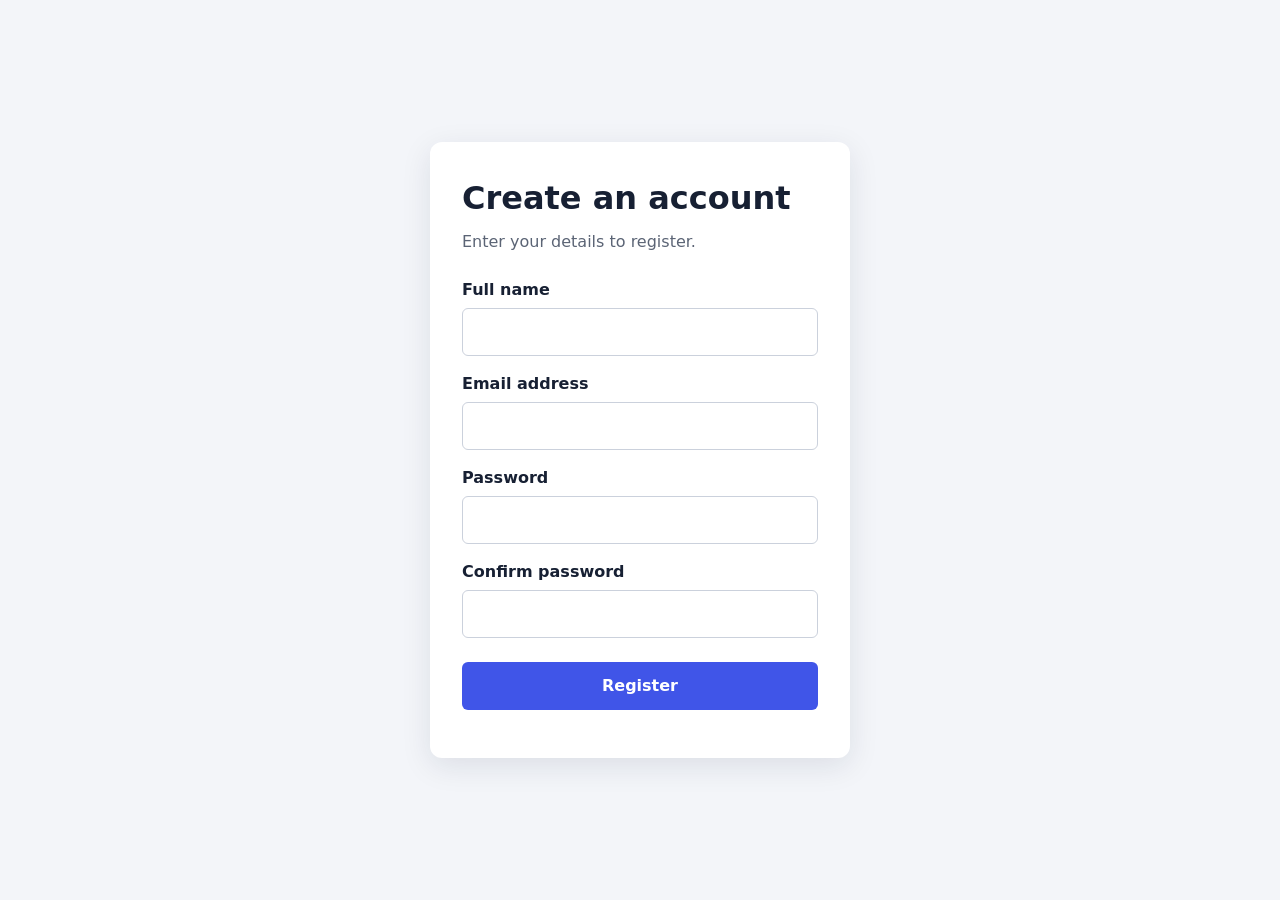
==== index.html @ ac2ad841 "Add a simple registration form" ====
<!doctype html>
<html lang="en">
<head>
  <meta charset="utf-8">
  <meta name="viewport" content="width=device-width, initial-scale=1">
  <title>Create an account</title>
  <style>
    * { box-sizing: border-box; }
    body {
      margin: 0;
      min-height: 100vh;
      display: grid;
      place-items: center;
      padding: 24px;
      font: 16px/1.5 system-ui, sans-serif;
      color: #172033;
      background: #f3f5f9;
    }
    main {
      width: min(100%, 420px);
      padding: 32px;
      background: white;
      border-radius: 12px;
      box-shadow: 0 8px 30px rgb(20 30 55 / 10%);
    }
    h1 { margin: 0 0 8px; }
    p { margin: 0 0 24px; color: #5b6475; }
    label { display: block; margin: 16px 0 6px; font-weight: 600; }
    input {
      width: 100%;
      padding: 11px 12px;
      border: 1px solid #cbd1dc;
      border-radius: 6px;
      font: inherit;
    }
    input:focus { outline: 2px solid #5468ff; outline-offset: 1px; }
    button {
      width: 100%;
      margin-top: 24px;
      padding: 12px;
      border: 0;
      border-radius: 6px;
      background: #4055e8;
      color: white;
      font: inherit;
      font-weight: 700;
      cursor: pointer;
    }
    button:hover { background: #3044cf; }
    #message { margin: 16px 0 0; }
    #message.success { color: #14733c; }
    #message.error { color: #b42318; }
  </style>
</head>
<body>
  <main>
    <h1>Create an account</h1>
    <p>Enter your details to register.</p>

    <form id="registration-form">
      <label for="name">Full name</label>
      <input id="name" name="name" type="text" autocomplete="name" required>

      <label for="email">Email address</label>
      <input id="email" name="email" type="email" autocomplete="email" required>

      <label for="password">Password</label>
      <input id="password" name="password" type="password" autocomplete="new-password" minlength="8" required>

      <label for="confirm-password">Confirm password</label>
      <input id="confirm-password" name="confirmPassword" type="password" autocomplete="new-password" minlength="8" required>

      <button type="submit">Register</button>
      <p id="message" role="status" aria-live="polite"></p>
    </form>
  </main>

  <script>
    const form = document.querySelector("#registration-form");
    const message = document.querySelector("#message");

    form.addEventListener("submit", (event) => {
      event.preventDefault();
      message.className = "";

      const password = form.elements.password.value;
      const confirmPassword = form.elements.confirmPassword.value;
      if (password !== confirmPassword) {
        message.textContent = "Passwords do not match.";
        message.classList.add("error");
        form.elements.confirmPassword.focus();
        return;
      }

      const name = form.elements.name.value.trim();
      message.textContent = `Thanks, ${name}! The form is valid. Connect it to a server to create an account.`;
      message.classList.add("success");
      form.reset();
    });
  </script>
</body>
</html>
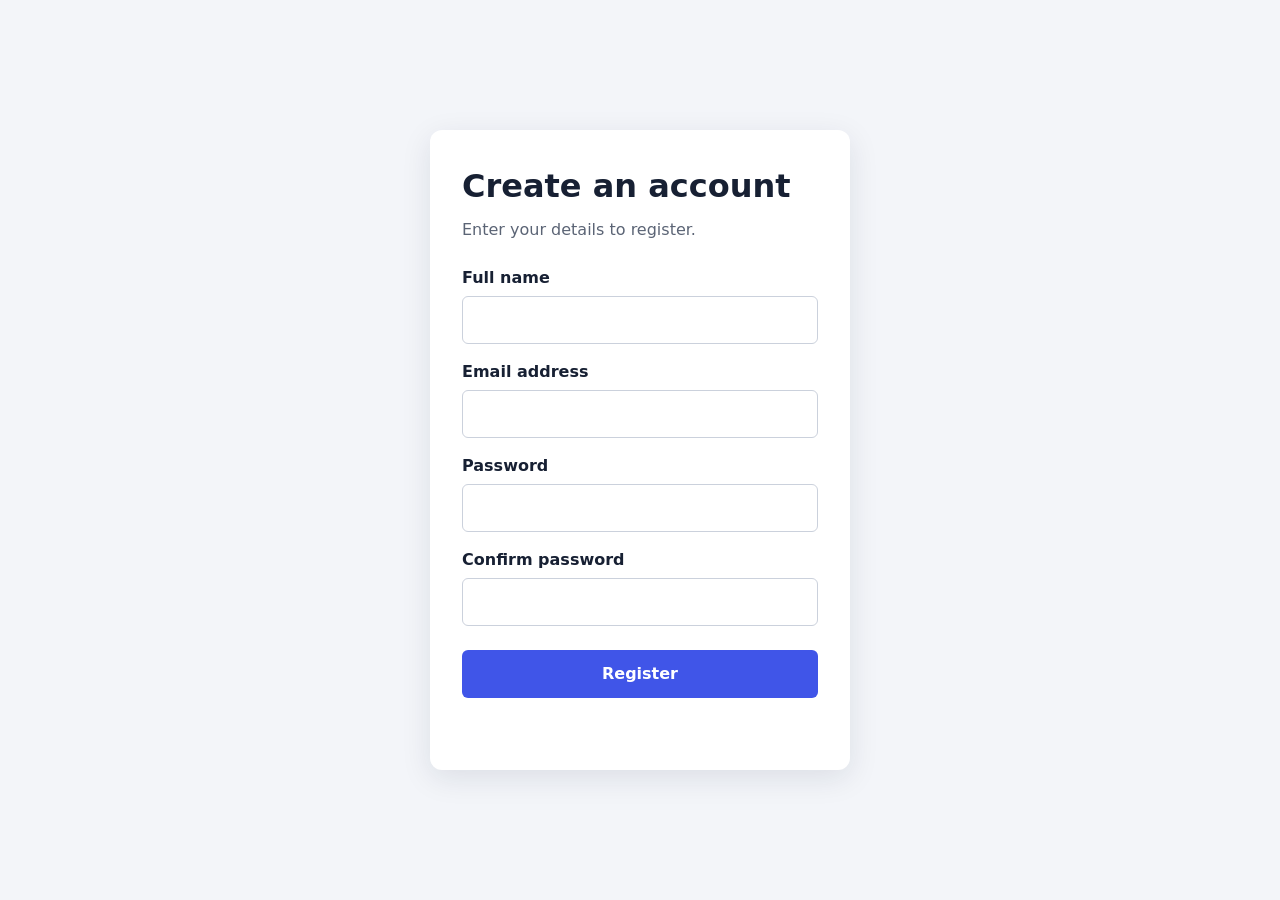
==== commit edb279e6: "Improve the registration page validation and styling in index.html" ====
--- a/index.html
+++ b/index.html
@@ -1,55 +1,106 @@
-<!doctype html>
+<!DOCTYPE html>
 <html lang="en">
 <head>
-  <meta charset="utf-8">
-  <meta name="viewport" content="width=device-width, initial-scale=1">
-  <title>Create an account</title>
+  <meta charset="UTF-8" />
+  <meta name="viewport" content="width=device-width, initial-scale=1.0" />
+  <title>Create an Account</title>
   <style>
-    * { box-sizing: border-box; }
+    :root {
+      --bg: #f3f5f9;
+      --panel: #ffffff;
+      --primary: #4055e8;
+      --primary-dark: #3044cf;
+      --text: #172033;
+      --muted: #5b6475;
+      --border: #cbd1dc;
+      --success: #14733c;
+      --error: #b42318;
+    }
+
+    * {
+      box-sizing: border-box;
+    }
+
     body {
       margin: 0;
       min-height: 100vh;
       display: grid;
       place-items: center;
       padding: 24px;
-      font: 16px/1.5 system-ui, sans-serif;
-      color: #172033;
-      background: #f3f5f9;
+      font: 16px/1.5 system-ui, -apple-system, BlinkMacSystemFont, "Segoe UI", sans-serif;
+      background: var(--bg);
+      color: var(--text);
     }
+
     main {
       width: min(100%, 420px);
       padding: 32px;
-      background: white;
+      background: var(--panel);
       border-radius: 12px;
-      box-shadow: 0 8px 30px rgb(20 30 55 / 10%);
+      box-shadow: 0 8px 30px rgba(20, 30, 55, 0.10);
     }
-    h1 { margin: 0 0 8px; }
-    p { margin: 0 0 24px; color: #5b6475; }
-    label { display: block; margin: 16px 0 6px; font-weight: 600; }
+
+    h1 {
+      margin: 0 0 8px;
+      font-size: 2rem;
+    }
+
+    p {
+      margin: 0 0 24px;
+      color: var(--muted);
+    }
+
+    label {
+      display: block;
+      margin: 16px 0 6px;
+      font-weight: 600;
+    }
+
     input {
       width: 100%;
       padding: 11px 12px;
-      border: 1px solid #cbd1dc;
+      border: 1px solid var(--border);
       border-radius: 6px;
       font: inherit;
+      transition: border-color 0.2s ease, box-shadow 0.2s ease;
     }
-    input:focus { outline: 2px solid #5468ff; outline-offset: 1px; }
+
+    input:focus {
+      outline: 2px solid rgba(84, 104, 255, 0.35);
+      outline-offset: 1px;
+      border-color: var(--primary);
+    }
+
     button {
       width: 100%;
       margin-top: 24px;
       padding: 12px;
       border: 0;
       border-radius: 6px;
-      background: #4055e8;
+      background: var(--primary);
       color: white;
       font: inherit;
       font-weight: 700;
       cursor: pointer;
+      transition: background 0.2s ease;
     }
-    button:hover { background: #3044cf; }
-    #message { margin: 16px 0 0; }
-    #message.success { color: #14733c; }
-    #message.error { color: #b42318; }
+
+    button:hover {
+      background: var(--primary-dark);
+    }
+
+    #message {
+      margin: 16px 0 0;
+      min-height: 24px;
+    }
+
+    #message.success {
+      color: var(--success);
+    }
+
+    #message.error {
+      color: var(--error);
+    }
   </style>
 </head>
 <body>
@@ -57,18 +108,18 @@
     <h1>Create an account</h1>
     <p>Enter your details to register.</p>
 
-    <form id="registration-form">
+    <form id="registration-form" novalidate>
       <label for="name">Full name</label>
-      <input id="name" name="name" type="text" autocomplete="name" required>
+      <input id="name" name="name" type="text" autocomplete="name" required />
 
       <label for="email">Email address</label>
-      <input id="email" name="email" type="email" autocomplete="email" required>
+      <input id="email" name="email" type="email" autocomplete="email" required />
 
       <label for="password">Password</label>
-      <input id="password" name="password" type="password" autocomplete="new-password" minlength="8" required>
+      <input id="password" name="password" type="password" autocomplete="new-password" minlength="8" required />
 
       <label for="confirm-password">Confirm password</label>
-      <input id="confirm-password" name="confirmPassword" type="password" autocomplete="new-password" minlength="8" required>
+      <input id="confirm-password" name="confirmPassword" type="password" autocomplete="new-password" minlength="8" required />
 
       <button type="submit">Register</button>
       <p id="message" role="status" aria-live="polite"></p>
@@ -76,15 +127,39 @@
   </main>
 
   <script>
-    const form = document.querySelector("#registration-form");
-    const message = document.querySelector("#message");
+    const form = document.getElementById("registration-form");
+    const message = document.getElementById("message");
 
     form.addEventListener("submit", (event) => {
       event.preventDefault();
       message.className = "";
 
+      const name = form.elements.name.value.trim();
+      const email = form.elements.email.value.trim();
       const password = form.elements.password.value;
       const confirmPassword = form.elements.confirmPassword.value;
+
+      if (!name) {
+        message.textContent = "Please enter your full name.";
+        message.classList.add("error");
+        form.elements.name.focus();
+        return;
+      }
+
+      if (!email) {
+        message.textContent = "Please enter your email address.";
+        message.classList.add("error");
+        form.elements.email.focus();
+        return;
+      }
+
+      if (password.length < 8) {
+        message.textContent = "Password must be at least 8 characters long.";
+        message.classList.add("error");
+        form.elements.password.focus();
+        return;
+      }
+
       if (password !== confirmPassword) {
         message.textContent = "Passwords do not match.";
         message.classList.add("error");
@@ -92,8 +167,7 @@
         return;
       }
 
-      const name = form.elements.name.value.trim();
-      message.textContent = `Thanks, ${name}! The form is valid. Connect it to a server to create an account.`;
+      message.textContent = `Thanks, ${name}! Your account details look valid. Connect it to a server to create an account.`;
       message.classList.add("success");
       form.reset();
     });
